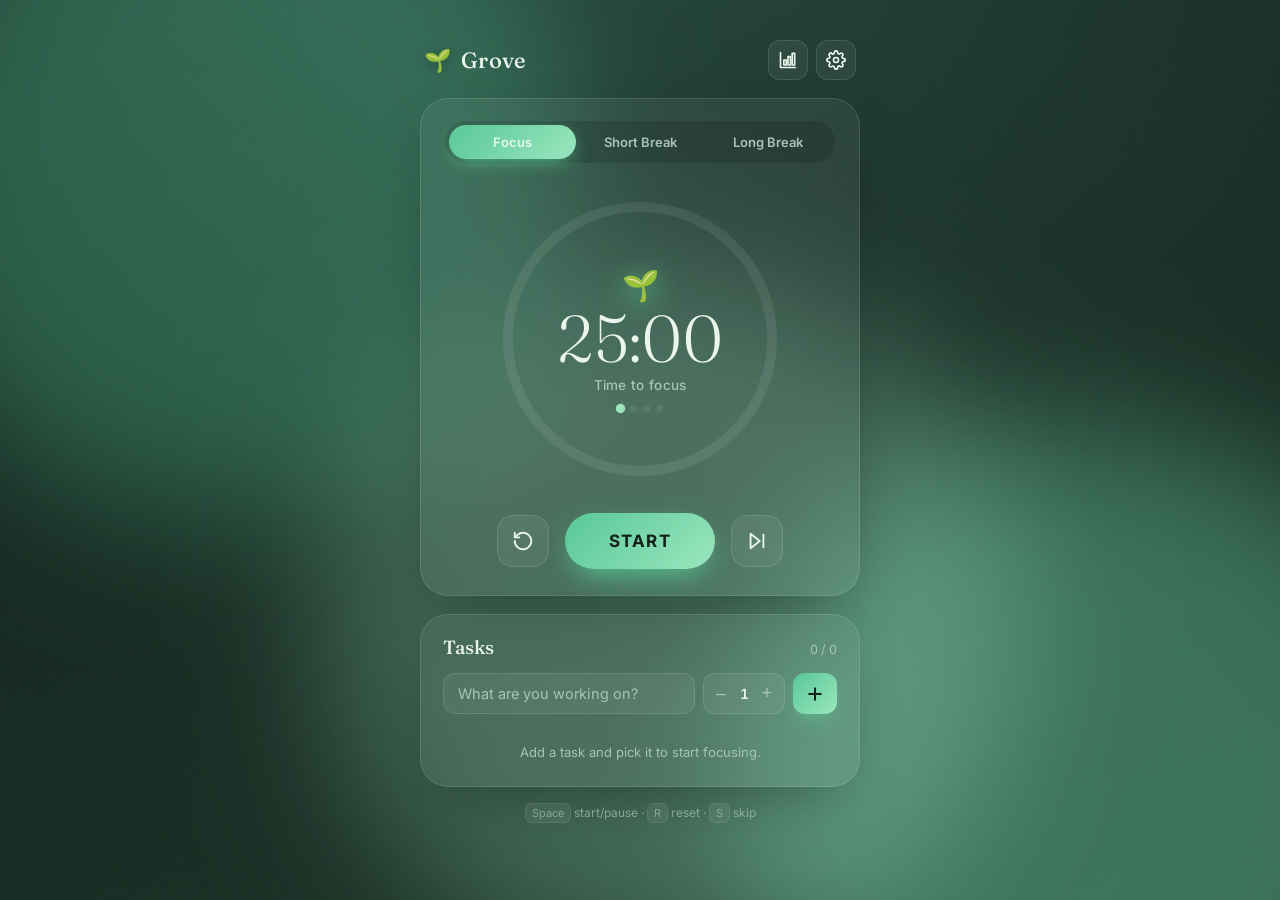
==== index.html @ 9ad77c92 "first upload" ====
<!DOCTYPE html>
<html lang="en" data-theme="forest" data-mode="focus">
<head>
  <meta charset="UTF-8" />
  <meta name="viewport" content="width=device-width, initial-scale=1.0, viewport-fit=cover" />
  <meta name="theme-color" content="#1e2a24" />
  <title>Grove — a focus timer</title>
  <link rel="preconnect" href="https://fonts.googleapis.com" />
  <link rel="preconnect" href="https://fonts.gstatic.com" crossorigin />
  <link href="https://fonts.googleapis.com/css2?family=Fraunces:opsz,wght@9..144,300;9..144,400;9..144,500&family=Inter:wght@300;400;500;600;700&display=swap" rel="stylesheet" />
  <link rel="stylesheet" href="style.css" />
  <link rel="icon" href="data:image/svg+xml,%3Csvg xmlns='http://www.w3.org/2000/svg' viewBox='0 0 100 100'%3E%3Ctext y='.9em' font-size='90'%3E%F0%9F%8C%B1%3C/text%3E%3C/svg%3E" />
</head>
<body>
  <!-- Animated aurora background -->
  <div class="aurora" aria-hidden="true">
    <span class="blob b1"></span>
    <span class="blob b2"></span>
    <span class="blob b3"></span>
    <div class="grain"></div>
  </div>

  <!-- Confetti canvas -->
  <canvas id="confetti" aria-hidden="true"></canvas>

  <main class="app">
    <!-- Top bar -->
    <header class="topbar">
      <div class="brand">
        <span class="brand-mark">🌱</span>
        <span class="brand-name">Grove</span>
      </div>
      <div class="topbar-actions">
        <button id="stats-btn" class="icon-btn" title="Statistics" aria-label="Statistics">
          <svg viewBox="0 0 24 24" width="20" height="20" fill="none" stroke="currentColor" stroke-width="2" stroke-linecap="round" stroke-linejoin="round"><path d="M3 3v18h18"/><rect x="7" y="12" width="3" height="6"/><rect x="12" y="8" width="3" height="10"/><rect x="17" y="4" width="3" height="14"/></svg>
        </button>
        <button id="settings-btn" class="icon-btn" title="Settings" aria-label="Settings">
          <svg viewBox="0 0 24 24" width="20" height="20" fill="none" stroke="currentColor" stroke-width="2" stroke-linecap="round" stroke-linejoin="round"><circle cx="12" cy="12" r="3"/><path d="M19.4 15a1.65 1.65 0 0 0 .33 1.82l.06.06a2 2 0 1 1-2.83 2.83l-.06-.06a1.65 1.65 0 0 0-1.82-.33 1.65 1.65 0 0 0-1 1.51V21a2 2 0 0 1-4 0v-.09A1.65 1.65 0 0 0 9 19.4a1.65 1.65 0 0 0-1.82.33l-.06.06a2 2 0 1 1-2.83-2.83l.06-.06a1.65 1.65 0 0 0 .33-1.82 1.65 1.65 0 0 0-1.51-1H3a2 2 0 0 1 0-4h.09A1.65 1.65 0 0 0 4.6 9a1.65 1.65 0 0 0-.33-1.82l-.06-.06a2 2 0 1 1 2.83-2.83l.06.06a1.65 1.65 0 0 0 1.82.33H9a1.65 1.65 0 0 0 1-1.51V3a2 2 0 0 1 4 0v.09a1.65 1.65 0 0 0 1 1.51 1.65 1.65 0 0 0 1.82-.33l.06-.06a2 2 0 1 1 2.83 2.83l-.06.06a1.65 1.65 0 0 0-.33 1.82V9a1.65 1.65 0 0 0 1.51 1H21a2 2 0 0 1 0 4h-.09a1.65 1.65 0 0 0-1.51 1z"/></svg>
        </button>
      </div>
    </header>

    <!-- Timer card -->
    <section class="timer-card">
      <div class="mode-switch" role="tablist" aria-label="Timer mode">
        <button class="mode-tab is-active" data-set-mode="focus" role="tab">Focus</button>
        <button class="mode-tab" data-set-mode="short" role="tab">Short Break</button>
        <button class="mode-tab" data-set-mode="long" role="tab">Long Break</button>
        <span class="mode-glider" aria-hidden="true"></span>
      </div>

      <div class="dial">
        <svg class="ring" viewBox="0 0 300 300">
          <defs>
            <linearGradient id="ringGrad" x1="0%" y1="0%" x2="100%" y2="100%">
              <stop offset="0%" stop-color="var(--accent)" />
              <stop offset="100%" stop-color="var(--accent-2)" />
            </linearGradient>
            <filter id="ringGlow" x="-50%" y="-50%" width="200%" height="200%">
              <feGaussianBlur stdDeviation="6" result="b" />
              <feMerge><feMergeNode in="b"/><feMergeNode in="SourceGraphic"/></feMerge>
            </filter>
          </defs>
          <circle class="ring-track" cx="150" cy="150" r="132" />
          <circle class="ring-progress" cx="150" cy="150" r="132" filter="url(#ringGlow)" />
        </svg>

        <div class="dial-center">
          <div class="sprout" id="sprout" aria-hidden="true">🌱</div>
          <div class="time" id="time">25:00</div>
          <div class="phase-label" id="phase-label">Time to focus</div>
          <div class="round-dots" id="round-dots" aria-label="Progress in current cycle"></div>
        </div>
      </div>

      <div class="controls">
        <button id="reset-btn" class="ctrl ctrl-ghost" title="Reset (R)" aria-label="Reset">
          <svg viewBox="0 0 24 24" width="22" height="22" fill="none" stroke="currentColor" stroke-width="2" stroke-linecap="round" stroke-linejoin="round"><path d="M3 12a9 9 0 1 0 3-6.7L3 8"/><path d="M3 3v5h5"/></svg>
        </button>
        <button id="start-btn" class="ctrl ctrl-primary">
          <span class="ctrl-label">Start</span>
        </button>
        <button id="skip-btn" class="ctrl ctrl-ghost" title="Skip (S)" aria-label="Skip to next">
          <svg viewBox="0 0 24 24" width="22" height="22" fill="none" stroke="currentColor" stroke-width="2" stroke-linecap="round" stroke-linejoin="round"><polygon points="5 4 15 12 5 20 5 4"/><line x1="19" y1="5" x2="19" y2="19"/></svg>
        </button>
      </div>
    </section>

    <!-- Task list -->
    <section class="tasks-card">
      <div class="tasks-head">
        <h2>Tasks</h2>
        <span class="tasks-meta" id="tasks-meta">0 / 0</span>
      </div>
      <form class="task-form" id="task-form" autocomplete="off">
        <input id="task-input" type="text" placeholder="What are you working on?" maxlength="120" />
        <div class="est-stepper" title="Estimated pomodoros">
          <button type="button" class="est-btn" data-est="-1">–</button>
          <span id="est-value">1</span>
          <button type="button" class="est-btn" data-est="1">+</button>
        </div>
        <button type="submit" class="add-btn" aria-label="Add task">
          <svg viewBox="0 0 24 24" width="20" height="20" fill="none" stroke="currentColor" stroke-width="2.4" stroke-linecap="round"><line x1="12" y1="5" x2="12" y2="19"/><line x1="5" y1="12" x2="19" y2="12"/></svg>
        </button>
      </form>
      <ul id="task-list" class="task-list"></ul>
      <p class="empty-hint" id="empty-hint">Add a task and pick it to start focusing.</p>
    </section>

    <footer class="footer-hint">
      <kbd>Space</kbd> start/pause · <kbd>R</kbd> reset · <kbd>S</kbd> skip
    </footer>
  </main>

  <!-- Settings modal -->
  <div class="modal-backdrop" id="settings-modal" hidden>
    <div class="modal" role="dialog" aria-modal="true" aria-labelledby="settings-title">
      <div class="modal-head">
        <h2 id="settings-title">Settings</h2>
        <button class="icon-btn modal-close" data-close aria-label="Close">
          <svg viewBox="0 0 24 24" width="20" height="20" fill="none" stroke="currentColor" stroke-width="2" stroke-linecap="round"><line x1="18" y1="6" x2="6" y2="18"/><line x1="6" y1="6" x2="18" y2="18"/></svg>
        </button>
      </div>

      <div class="modal-body">
        <h3 class="group-title">Timer · minutes</h3>
        <div class="duration-grid">
          <label class="dur">
            <span>Focus</span>
            <input type="number" id="dur-focus" min="1" max="180" step="1" />
          </label>
          <label class="dur">
            <span>Short break</span>
            <input type="number" id="dur-short" min="1" max="60" step="1" />
          </label>
          <label class="dur">
            <span>Long break</span>
            <input type="number" id="dur-long" min="1" max="90" step="1" />
          </label>
          <label class="dur">
            <span>Rounds / long break</span>
            <input type="number" id="rounds" min="2" max="12" step="1" />
          </label>
        </div>

        <h3 class="group-title">Automation</h3>
        <label class="toggle-row">
          <span>Auto-start breaks</span>
          <input type="checkbox" id="auto-break" class="switch" />
        </label>
        <label class="toggle-row">
          <span>Auto-start focus</span>
          <input type="checkbox" id="auto-focus" class="switch" />
        </label>

        <h3 class="group-title">Sound &amp; alerts</h3>
        <label class="toggle-row">
          <span>Completion chime</span>
          <input type="checkbox" id="sound-on" class="switch" />
        </label>
        <label class="toggle-row">
          <span>Ticking while focusing</span>
          <input type="checkbox" id="tick-on" class="switch" />
        </label>
        <label class="toggle-row">
          <span>Desktop notifications</span>
          <input type="checkbox" id="notify-on" class="switch" />
        </label>
        <label class="toggle-row slider-row">
          <span>Volume</span>
          <input type="range" id="volume" min="0" max="100" step="1" />
        </label>

        <h3 class="group-title">Theme</h3>
        <div class="theme-grid" id="theme-grid"></div>
      </div>

      <div class="modal-foot">
        <button class="ctrl ctrl-ghost text-btn" id="reset-defaults">Reset to defaults</button>
        <button class="ctrl ctrl-primary text-btn" data-close>Done</button>
      </div>
    </div>
  </div>

  <!-- Stats modal -->
  <div class="modal-backdrop" id="stats-modal" hidden>
    <div class="modal" role="dialog" aria-modal="true" aria-labelledby="stats-title">
      <div class="modal-head">
        <h2 id="stats-title">Your focus</h2>
        <button class="icon-btn modal-close" data-close aria-label="Close">
          <svg viewBox="0 0 24 24" width="20" height="20" fill="none" stroke="currentColor" stroke-width="2" stroke-linecap="round"><line x1="18" y1="6" x2="6" y2="18"/><line x1="6" y1="6" x2="18" y2="18"/></svg>
        </button>
      </div>
      <div class="modal-body">
        <div class="stat-grid">
          <div class="stat-tile">
            <div class="stat-num" id="stat-today">0</div>
            <div class="stat-lbl">Sessions today</div>
          </div>
          <div class="stat-tile">
            <div class="stat-num" id="stat-focus">0m</div>
            <div class="stat-lbl">Focused today</div>
          </div>
          <div class="stat-tile">
            <div class="stat-num" id="stat-streak">0</div>
            <div class="stat-lbl">Day streak</div>
          </div>
          <div class="stat-tile">
            <div class="stat-num" id="stat-total">0</div>
            <div class="stat-lbl">All-time sessions</div>
          </div>
        </div>
        <h3 class="group-title">Last 7 days</h3>
        <div class="week-chart" id="week-chart"></div>
        <div class="grove-row">
          <h3 class="group-title" style="margin:0">Your grove</h3>
          <div class="grove" id="grove" title="One sprout per focus session today"></div>
        </div>
      </div>
      <div class="modal-foot">
        <button class="ctrl ctrl-ghost text-btn" id="reset-stats">Clear statistics</button>
        <button class="ctrl ctrl-primary text-btn" data-close>Done</button>
      </div>
    </div>
  </div>

  <div class="toast" id="toast" role="status" aria-live="polite"></div>

  <script src="script.js"></script>
</body>
</html>
---- style.css ----
/* ============================================================
   Grove — a focus timer
   Design tokens, themes, layout, and animation
   ============================================================ */

:root {
  --font-display: 'Fraunces', Georgia, serif;
  --font-ui: 'Inter', system-ui, -apple-system, sans-serif;

  --radius-lg: 28px;
  --radius-md: 18px;
  --radius-sm: 12px;

  --ease-spring: cubic-bezier(0.34, 1.56, 0.64, 1);
  --ease-out: cubic-bezier(0.16, 1, 0.3, 1);

  --shadow-card: 0 24px 60px -20px rgba(0, 0, 0, 0.35);
  --shadow-soft: 0 8px 24px -10px rgba(0, 0, 0, 0.28);
}

/* ---------- Themes -----------------------------------------
   Each theme sets the full palette. --accent drives the ring,
   sprout glow, and primary action. */

[data-theme="forest"] {
  --bg-0: #10201a; --bg-1: #1a3226; --bg-2: #24463a;
  --blob-1: #2f7d5b; --blob-2: #4aa07a; --blob-3: #7bc4a0;
  --accent: #58c896; --accent-2: #9be6bf;
  --text: #eaf5ee; --text-dim: #a9c4b6;
  --surface: rgba(255, 255, 255, 0.06);
  --surface-2: rgba(255, 255, 255, 0.10);
  --stroke: rgba(255, 255, 255, 0.12);
  --track: rgba(255, 255, 255, 0.08);
}
[data-theme="sakura"] {
  --bg-0: #2a1a24; --bg-1: #3d2230; --bg-2: #522b3f;
  --blob-1: #e06a94; --blob-2: #f4a6c0; --blob-3: #ffd0dd;
  --accent: #ff8fb0; --accent-2: #ffc2d4;
  --text: #fbeef2; --text-dim: #d8b3c1;
  --surface: rgba(255, 255, 255, 0.07);
  --surface-2: rgba(255, 255, 255, 0.12);
  --stroke: rgba(255, 255, 255, 0.14);
  --track: rgba(255, 255, 255, 0.09);
}
[data-theme="midnight"] {
  --bg-0: #0b1020; --bg-1: #141c33; --bg-2: #1e2a4a;
  --blob-1: #4f6bff; --blob-2: #7d8bff; --blob-3: #a99bff;
  --accent: #7b8cff; --accent-2: #c0b3ff;
  --text: #eef1ff; --text-dim: #a9b1d6;
  --surface: rgba(255, 255, 255, 0.06);
  --surface-2: rgba(255, 255, 255, 0.10);
  --stroke: rgba(255, 255, 255, 0.12);
  --track: rgba(255, 255, 255, 0.08);
}
[data-theme="sunset"] {
  --bg-0: #2a1512; --bg-1: #3f1f18; --bg-2: #572a1c;
  --blob-1: #ff7a4d; --blob-2: #ffb057; --blob-3: #ffd98a;
  --accent: #ff9a5a; --accent-2: #ffd08a;
  --text: #fff1e8; --text-dim: #dab6a2;
  --surface: rgba(255, 255, 255, 0.07);
  --surface-2: rgba(255, 255, 255, 0.12);
  --stroke: rgba(255, 255, 255, 0.14);
  --track: rgba(255, 255, 255, 0.09);
}
[data-theme="ocean"] {
  --bg-0: #06171f; --bg-1: #0c2a35; --bg-2: #123f4d;
  --blob-1: #1fb0c9; --blob-2: #4fd6de; --blob-3: #9af0e6;
  --accent: #38d0d6; --accent-2: #9af0e6;
  --text: #e6f8fa; --text-dim: #9dc4cc;
  --surface: rgba(255, 255, 255, 0.06);
  --surface-2: rgba(255, 255, 255, 0.11);
  --stroke: rgba(255, 255, 255, 0.13);
  --track: rgba(255, 255, 255, 0.08);
}
[data-theme="lavender"] {
  --bg-0: #f4f1fb; --bg-1: #eae4f7; --bg-2: #ded3f0;
  --blob-1: #b8a4f0; --blob-2: #d3c3f7; --blob-3: #efe6ff;
  --accent: #8b6be6; --accent-2: #b79bff;
  --text: #2e2545; --text-dim: #6f6390;
  --surface: rgba(255, 255, 255, 0.55);
  --surface-2: rgba(255, 255, 255, 0.75);
  --stroke: rgba(90, 70, 140, 0.14);
  --track: rgba(90, 70, 140, 0.12);
  --shadow-card: 0 24px 60px -22px rgba(90, 70, 140, 0.4);
  --shadow-soft: 0 8px 24px -10px rgba(90, 70, 140, 0.28);
}

/* Break modes gently shift the accent so the whole UI breathes with the phase */
[data-mode="short"] { --accent: var(--brk-accent, var(--accent)); }

* { box-sizing: border-box; }

html, body { height: 100%; }

body {
  margin: 0;
  font-family: var(--font-ui);
  color: var(--text);
  background: var(--bg-0);
  min-height: 100dvh;
  display: flex;
  justify-content: center;
  padding: clamp(16px, 4vw, 40px);
  overflow-x: hidden;
  transition: background 0.8s var(--ease-out), color 0.6s var(--ease-out);
  -webkit-font-smoothing: antialiased;
}

/* ---------- Aurora background ------------------------------ */
.aurora {
  position: fixed;
  inset: 0;
  z-index: -1;
  overflow: hidden;
  background:
    radial-gradient(120% 120% at 50% -10%, var(--bg-2), transparent 60%),
    linear-gradient(160deg, var(--bg-0), var(--bg-1));
  transition: background 0.8s var(--ease-out);
}
.blob {
  position: absolute;
  width: 55vmax;
  height: 55vmax;
  border-radius: 50%;
  filter: blur(70px);
  opacity: 0.5;
  mix-blend-mode: screen;
  will-change: transform;
}
[data-theme="lavender"] .blob { mix-blend-mode: multiply; opacity: 0.35; }
.b1 { background: var(--blob-1); top: -20%; left: -10%; animation: drift1 22s var(--ease-out) infinite alternate; }
.b2 { background: var(--blob-2); bottom: -25%; right: -12%; animation: drift2 26s var(--ease-out) infinite alternate; }
.b3 { background: var(--blob-3); top: 30%; right: 20%; animation: drift3 30s var(--ease-out) infinite alternate; opacity: 0.35; }

@keyframes drift1 { to { transform: translate(12vw, 10vh) scale(1.15); } }
@keyframes drift2 { to { transform: translate(-10vw, -8vh) scale(1.1); } }
@keyframes drift3 { to { transform: translate(-14vw, 12vh) scale(0.9); } }

.grain {
  position: absolute; inset: 0; opacity: 0.04; pointer-events: none;
  background-image: url("data:image/svg+xml,%3Csvg xmlns='http://www.w3.org/2000/svg' width='120' height='120'%3E%3Cfilter id='n'%3E%3CfeTurbulence type='fractalNoise' baseFrequency='0.9' numOctaves='3'/%3E%3C/filter%3E%3Crect width='100%25' height='100%25' filter='url(%23n)'/%3E%3C/svg%3E");
}

#confetti { position: fixed; inset: 0; pointer-events: none; z-index: 50; }

/* ---------- Layout ----------------------------------------- */
.app {
  width: 100%;
  max-width: 440px;
  display: flex;
  flex-direction: column;
  gap: 18px;
  animation: rise 0.7s var(--ease-out) both;
}
@keyframes rise { from { opacity: 0; transform: translateY(14px); } }

.topbar { display: flex; align-items: center; justify-content: space-between; padding: 0 4px; }
.brand { display: flex; align-items: center; gap: 10px; }
.brand-mark { font-size: 22px; filter: drop-shadow(0 2px 6px rgba(0,0,0,0.25)); }
.brand-name { font-family: var(--font-display); font-size: 22px; font-weight: 500; letter-spacing: 0.3px; }
.topbar-actions { display: flex; gap: 8px; }

.icon-btn {
  display: grid; place-items: center;
  width: 40px; height: 40px;
  border: 1px solid var(--stroke);
  border-radius: 12px;
  background: var(--surface);
  color: var(--text);
  cursor: pointer;
  transition: background 0.25s, transform 0.25s var(--ease-spring), border-color 0.25s;
  -webkit-backdrop-filter: blur(10px); backdrop-filter: blur(10px);
}
.icon-btn:hover { background: var(--surface-2); transform: translateY(-2px); }
.icon-btn:active { transform: translateY(0) scale(0.96); }

/* ---------- Cards ------------------------------------------ */
.timer-card, .tasks-card {
  background: var(--surface);
  border: 1px solid var(--stroke);
  border-radius: var(--radius-lg);
  -webkit-backdrop-filter: blur(24px); backdrop-filter: blur(24px);
  box-shadow: var(--shadow-card);
}
.timer-card { padding: 22px 24px 26px; }

/* ---------- Mode switch ------------------------------------ */
.mode-switch {
  position: relative;
  display: grid;
  grid-template-columns: repeat(3, 1fr);
  gap: 2px;
  padding: 4px;
  background: rgba(0,0,0,0.14);
  border-radius: 999px;
  margin-bottom: 26px;
}
[data-theme="lavender"] .mode-switch { background: rgba(90,70,140,0.08); }
.mode-tab {
  position: relative; z-index: 2;
  border: none; background: transparent;
  color: var(--text-dim);
  font-family: var(--font-ui); font-size: 13px; font-weight: 600;
  padding: 9px 6px; border-radius: 999px; cursor: pointer;
  transition: color 0.3s;
}
.mode-tab.is-active { color: var(--text); }
.mode-glider {
  position: absolute; z-index: 1; top: 4px; left: 4px;
  height: calc(100% - 8px); width: calc((100% - 8px) / 3);
  border-radius: 999px;
  background: linear-gradient(135deg, var(--accent), var(--accent-2));
  box-shadow: 0 6px 18px -6px var(--accent);
  transition: transform 0.45s var(--ease-spring), background 0.5s;
}

/* ---------- Dial / ring ------------------------------------ */
.dial {
  position: relative;
  width: min(300px, 78vw);
  aspect-ratio: 1;
  margin: 0 auto 8px;
}
.ring { width: 100%; height: 100%; transform: rotate(-90deg); }
.ring-track { fill: none; stroke: var(--track); stroke-width: 10; }
.ring-progress {
  fill: none;
  stroke: url(#ringGrad);
  stroke-width: 12;
  stroke-linecap: round;
  stroke-dasharray: 829.38;   /* 2πr, r=132 */
  stroke-dashoffset: 829.38;
  transition: stroke-dashoffset 0.95s linear, stroke 0.6s;
}

.dial-center {
  position: absolute; inset: 0;
  display: flex; flex-direction: column;
  align-items: center; justify-content: center;
  gap: 4px;
}
.sprout {
  font-size: 30px; line-height: 1;
  transform-origin: bottom center;
  filter: drop-shadow(0 6px 14px var(--accent));
  transition: transform 1s var(--ease-out);
}
.time {
  font-family: var(--font-display);
  font-weight: 300;
  font-size: clamp(48px, 15vw, 66px);
  letter-spacing: 1px;
  font-variant-numeric: tabular-nums;
  line-height: 1.05;
}
.phase-label { color: var(--text-dim); font-size: 13.5px; font-weight: 500; letter-spacing: 0.3px; }
.round-dots { display: flex; gap: 6px; margin-top: 8px; }
.round-dots span {
  width: 7px; height: 7px; border-radius: 50%;
  background: var(--track);
  transition: background 0.4s, transform 0.4s var(--ease-spring);
}
.round-dots span.done { background: var(--accent); }
.round-dots span.current { background: var(--accent-2); transform: scale(1.35); }

/* running state: gentle breathing on the ring + sprout */
body.running .ring-progress { animation: pulse 3.4s ease-in-out infinite; }
body.running .sprout { animation: sway 4s ease-in-out infinite; }
@keyframes pulse { 50% { filter: url(#ringGlow) drop-shadow(0 0 10px var(--accent)); } }
@keyframes sway { 25% { transform: rotate(3deg); } 75% { transform: rotate(-3deg); } }

/* ---------- Controls --------------------------------------- */
.controls { display: flex; align-items: center; justify-content: center; gap: 16px; margin-top: 20px; }
.ctrl {
  font-family: var(--font-ui); cursor: pointer;
  border: 1px solid var(--stroke);
  color: var(--text);
  background: var(--surface);
  transition: transform 0.25s var(--ease-spring), background 0.25s, box-shadow 0.3s, filter 0.25s;
}
.ctrl-ghost { width: 52px; height: 52px; border-radius: 16px; display: grid; place-items: center; }
.ctrl-ghost:hover { background: var(--surface-2); transform: translateY(-2px); }
.ctrl-primary {
  min-width: 150px; height: 56px; border-radius: 999px; border: none;
  font-size: 17px; font-weight: 700; letter-spacing: 1.5px; text-transform: uppercase;
  color: #10201a;
  background: linear-gradient(135deg, var(--accent), var(--accent-2));
  box-shadow: 0 12px 30px -8px var(--accent);
}
[data-theme="midnight"] .ctrl-primary, [data-theme="lavender"] .ctrl-primary { color: #fff; }
.ctrl-primary:hover { transform: translateY(-2px); box-shadow: 0 16px 38px -8px var(--accent); filter: brightness(1.05); }
.ctrl:active { transform: scale(0.95); }

/* ---------- Tasks ------------------------------------------ */
.tasks-card { padding: 20px 22px 22px; }
.tasks-head { display: flex; align-items: baseline; justify-content: space-between; margin-bottom: 14px; }
.tasks-head h2 { font-family: var(--font-display); font-weight: 500; font-size: 19px; margin: 0; }
.tasks-meta { font-size: 12.5px; color: var(--text-dim); font-variant-numeric: tabular-nums; }

.task-form { display: flex; gap: 8px; align-items: stretch; }
#task-input {
  flex: 1; min-width: 0;
  border: 1px solid var(--stroke); border-radius: 12px;
  background: var(--surface); color: var(--text);
  font-family: var(--font-ui); font-size: 14.5px; padding: 11px 14px; outline: none;
  transition: border-color 0.25s, background 0.25s;
}
#task-input::placeholder { color: var(--text-dim); }
#task-input:focus { border-color: var(--accent); background: var(--surface-2); }

.est-stepper {
  display: flex; align-items: center; gap: 2px;
  background: var(--surface); border: 1px solid var(--stroke); border-radius: 12px; padding: 0 4px;
}
.est-btn {
  width: 26px; height: 30px; border: none; background: transparent; color: var(--text-dim);
  font-size: 18px; cursor: pointer; border-radius: 8px; transition: color 0.2s, background 0.2s;
}
.est-btn:hover { color: var(--text); background: var(--surface-2); }
#est-value { min-width: 16px; text-align: center; font-size: 14px; font-weight: 600; font-variant-numeric: tabular-nums; }

.add-btn {
  display: grid; place-items: center; width: 44px; border: none; border-radius: 12px; cursor: pointer;
  color: #10201a; background: linear-gradient(135deg, var(--accent), var(--accent-2));
  box-shadow: 0 8px 20px -8px var(--accent);
  transition: transform 0.25s var(--ease-spring), filter 0.2s;
}
[data-theme="midnight"] .add-btn, [data-theme="lavender"] .add-btn { color: #fff; }
.add-btn:hover { transform: translateY(-2px); filter: brightness(1.05); }
.add-btn:active { transform: scale(0.94); }

.task-list { list-style: none; margin: 14px 0 0; padding: 0; display: flex; flex-direction: column; gap: 8px; }
.task-item {
  display: flex; align-items: center; gap: 12px;
  padding: 12px 14px; border-radius: 14px;
  background: var(--surface); border: 1px solid transparent;
  cursor: pointer;
  transition: background 0.25s, border-color 0.25s, transform 0.25s var(--ease-out), opacity 0.4s;
  animation: itemIn 0.4s var(--ease-out) both;
}
@keyframes itemIn { from { opacity: 0; transform: translateY(-6px); } }
.task-item:hover { background: var(--surface-2); }
.task-item.active { border-color: var(--accent); background: var(--surface-2); box-shadow: 0 0 0 3px color-mix(in srgb, var(--accent) 22%, transparent); }
.task-item.done { opacity: 0.5; }
.task-item.done .task-text { text-decoration: line-through; }

.task-check {
  flex: none; width: 22px; height: 22px; border-radius: 50%;
  border: 2px solid var(--text-dim); background: transparent; cursor: pointer;
  display: grid; place-items: center; transition: all 0.25s var(--ease-spring);
}
.task-check:hover { border-color: var(--accent); }
.task-check.checked { background: var(--accent); border-color: var(--accent); }
.task-check svg { width: 12px; height: 12px; opacity: 0; transform: scale(0.5); transition: all 0.25s var(--ease-spring); color: #10201a; }
.task-check.checked svg { opacity: 1; transform: scale(1); }

.task-text { flex: 1; min-width: 0; font-size: 14.5px; overflow: hidden; text-overflow: ellipsis; white-space: nowrap; }
.task-pomos { font-size: 12px; color: var(--text-dim); font-variant-numeric: tabular-nums; letter-spacing: 0.5px; white-space: nowrap; }
.task-del {
  flex: none; width: 26px; height: 26px; border: none; border-radius: 8px; cursor: pointer;
  background: transparent; color: var(--text-dim); display: grid; place-items: center;
  opacity: 0; transition: opacity 0.2s, color 0.2s, background 0.2s;
}
.task-item:hover .task-del { opacity: 1; }
.task-del:hover { color: #ff6b6b; background: var(--surface-2); }

.empty-hint { text-align: center; color: var(--text-dim); font-size: 13px; margin: 16px 0 4px; }
.footer-hint { text-align: center; color: var(--text-dim); font-size: 12px; opacity: 0.7; }
kbd {
  font-family: var(--font-ui); font-size: 11px; padding: 2px 6px; border-radius: 6px;
  background: var(--surface-2); border: 1px solid var(--stroke);
}

/* ---------- Modals ----------------------------------------- */
.modal-backdrop {
  position: fixed; inset: 0; z-index: 100;
  display: grid; place-items: center; padding: 20px;
  background: rgba(0,0,0,0.45);
  -webkit-backdrop-filter: blur(6px); backdrop-filter: blur(6px);
  animation: fade 0.3s ease both;
}
.modal-backdrop[hidden] { display: none; }
@keyframes fade { from { opacity: 0; } }
.modal {
  width: 100%; max-width: 440px; max-height: 88dvh; overflow: hidden;
  display: flex; flex-direction: column;
  background: var(--bg-1);
  border: 1px solid var(--stroke);
  border-radius: var(--radius-lg);
  box-shadow: var(--shadow-card);
  animation: popIn 0.4s var(--ease-spring) both;
}
@keyframes popIn { from { opacity: 0; transform: translateY(20px) scale(0.96); } }
.modal-head { display: flex; align-items: center; justify-content: space-between; padding: 20px 22px 6px; }
.modal-head h2 { font-family: var(--font-display); font-weight: 500; font-size: 22px; margin: 0; }
.modal-body { padding: 8px 22px; overflow-y: auto; }
.modal-foot { display: flex; gap: 10px; justify-content: space-between; padding: 14px 22px 20px; border-top: 1px solid var(--stroke); }
.text-btn { min-width: auto; height: 44px; padding: 0 20px; font-size: 13px; }
.text-btn.ctrl-ghost { width: auto; border-radius: 12px; text-transform: none; letter-spacing: 0.3px; font-weight: 600; }
.text-btn.ctrl-primary { border-radius: 12px; }

.group-title { font-size: 12px; text-transform: uppercase; letter-spacing: 1.2px; color: var(--text-dim); margin: 22px 0 12px; font-weight: 600; }
.duration-grid { display: grid; grid-template-columns: 1fr 1fr; gap: 12px; }
.dur { display: flex; flex-direction: column; gap: 6px; font-size: 13px; color: var(--text-dim); }
.dur input {
  border: 1px solid var(--stroke); border-radius: 12px; background: var(--surface); color: var(--text);
  font-family: var(--font-ui); font-size: 16px; font-weight: 600; padding: 11px 14px; outline: none;
  transition: border-color 0.2s;
}
.dur input:focus { border-color: var(--accent); }

.toggle-row { display: flex; align-items: center; justify-content: space-between; padding: 11px 0; font-size: 14.5px; border-bottom: 1px solid var(--stroke); }
.toggle-row:last-child { border-bottom: none; }
.slider-row input[type=range] { width: 150px; accent-color: var(--accent); }

.switch { appearance: none; -webkit-appearance: none; position: relative; width: 46px; height: 26px; border-radius: 999px; background: var(--track); cursor: pointer; transition: background 0.3s; flex: none; }
.switch::after { content: ''; position: absolute; top: 3px; left: 3px; width: 20px; height: 20px; border-radius: 50%; background: #fff; box-shadow: 0 2px 6px rgba(0,0,0,0.3); transition: transform 0.3s var(--ease-spring); }
.switch:checked { background: linear-gradient(135deg, var(--accent), var(--accent-2)); }
.switch:checked::after { transform: translateX(20px); }

.theme-grid { display: grid; grid-template-columns: repeat(3, 1fr); gap: 10px; }
.theme-swatch {
  height: 60px; border-radius: 14px; cursor: pointer; border: 2px solid transparent; position: relative; overflow: hidden;
  transition: transform 0.25s var(--ease-spring), border-color 0.25s;
}
.theme-swatch:hover { transform: translateY(-3px); }
.theme-swatch.selected { border-color: var(--text); }
.theme-swatch span { position: absolute; bottom: 6px; left: 8px; font-size: 11px; font-weight: 600; color: #fff; text-shadow: 0 1px 3px rgba(0,0,0,0.5); }

/* ---------- Stats ------------------------------------------ */
.stat-grid { display: grid; grid-template-columns: 1fr 1fr; gap: 12px; margin-top: 6px; }
.stat-tile { background: var(--surface); border: 1px solid var(--stroke); border-radius: 16px; padding: 16px; text-align: center; }
.stat-num { font-family: var(--font-display); font-size: 30px; font-weight: 400; line-height: 1; }
.stat-lbl { font-size: 12px; color: var(--text-dim); margin-top: 6px; }

.week-chart { display: flex; align-items: flex-end; justify-content: space-between; gap: 8px; height: 120px; padding: 8px 4px 0; }
.week-col { flex: 1; display: flex; flex-direction: column; align-items: center; gap: 6px; height: 100%; justify-content: flex-end; }
.week-bar { width: 100%; max-width: 26px; border-radius: 8px 8px 4px 4px; background: linear-gradient(to top, var(--accent), var(--accent-2)); min-height: 4px; transition: height 0.6s var(--ease-out); }
.week-bar.empty { background: var(--track); }
.week-day { font-size: 11px; color: var(--text-dim); }

.grove-row { margin-top: 8px; }
.grove { display: flex; flex-wrap: wrap; gap: 4px; margin-top: 10px; min-height: 30px; }
.grove span { font-size: 20px; animation: sprout 0.5s var(--ease-spring) both; }
@keyframes sprout { from { opacity: 0; transform: scale(0) translateY(6px); } }

/* ---------- Toast ------------------------------------------ */
.toast {
  position: fixed; left: 50%; bottom: 28px; transform: translate(-50%, 30px);
  background: var(--bg-2); color: var(--text);
  border: 1px solid var(--stroke); border-radius: 999px;
  padding: 12px 22px; font-size: 14px; font-weight: 500;
  box-shadow: var(--shadow-soft); z-index: 200;
  opacity: 0; pointer-events: none;
  transition: opacity 0.35s, transform 0.45s var(--ease-spring);
}
.toast.show { opacity: 1; transform: translate(-50%, 0); }

/* ---------- Responsive ------------------------------------- */
@media (max-width: 480px) {
  .timer-card { padding: 18px 16px 22px; }
  .tasks-card { padding: 16px; }
  .footer-hint { display: none; }
}

@media (prefers-reduced-motion: reduce) {
  *, *::before, *::after { animation-duration: 0.001ms !important; animation-iteration-count: 1 !important; transition-duration: 0.15s !important; }
  .blob { animation: none; }
}
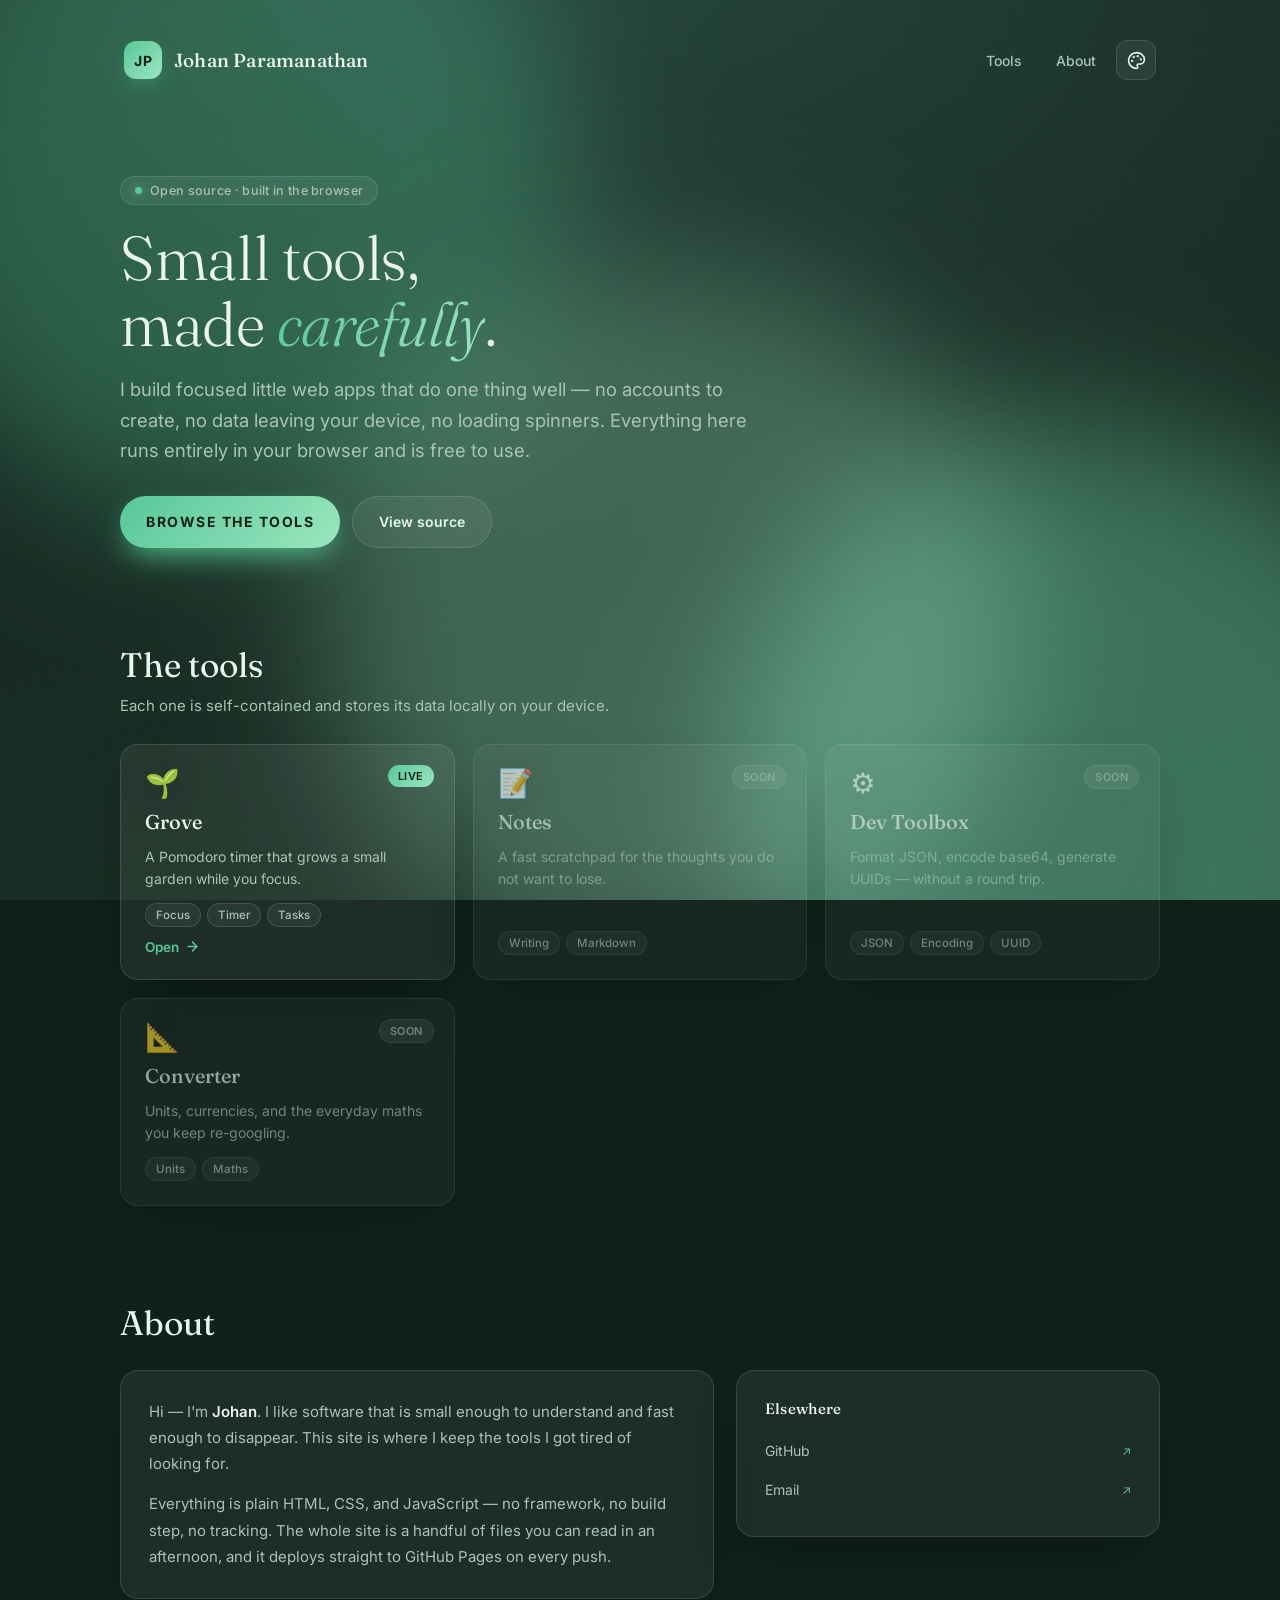
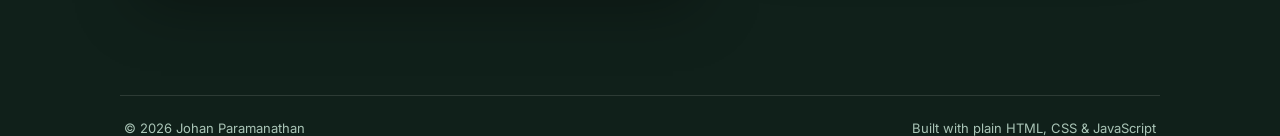
==== commit b1450051: "Restructure into a portfolio site with Grove as its first tool The repo had drifted: it was still na" ====
--- a/index.html
+++ b/index.html
@@ -1,18 +1,34 @@
 <!DOCTYPE html>
-<html lang="en" data-theme="forest" data-mode="focus">
+<html lang="en" data-theme="forest">
 <head>
   <meta charset="UTF-8" />
   <meta name="viewport" content="width=device-width, initial-scale=1.0, viewport-fit=cover" />
-  <meta name="theme-color" content="#1e2a24" />
-  <title>Grove — a focus timer</title>
+  <meta name="theme-color" content="#2f7d5b" />
+  <meta name="description" content="A small collection of fast, focused web tools — built and maintained by Johan Paramanathan." />
+  <title>Johan Paramanathan — small, useful tools</title>
+
+  <!-- Apply the saved theme before first paint to avoid a colour flash.
+       Keep the storage key in sync with assets/js/theme.js. -->
+  <script>
+    (function () {
+      try {
+        var t = localStorage.getItem('site.theme');
+        if (t) document.documentElement.setAttribute('data-theme', t);
+      } catch (e) { /* storage unavailable — the default theme stands */ }
+    })();
+  </script>
+
   <link rel="preconnect" href="https://fonts.googleapis.com" />
   <link rel="preconnect" href="https://fonts.gstatic.com" crossorigin />
   <link href="https://fonts.googleapis.com/css2?family=Fraunces:opsz,wght@9..144,300;9..144,400;9..144,500&family=Inter:wght@300;400;500;600;700&display=swap" rel="stylesheet" />
-  <link rel="stylesheet" href="style.css" />
-  <link rel="icon" href="data:image/svg+xml,%3Csvg xmlns='http://www.w3.org/2000/svg' viewBox='0 0 100 100'%3E%3Ctext y='.9em' font-size='90'%3E%F0%9F%8C%B1%3C/text%3E%3C/svg%3E" />
+  <link rel="stylesheet" href="assets/css/tokens.css" />
+  <link rel="stylesheet" href="assets/css/base.css" />
+  <link rel="stylesheet" href="assets/css/home.css" />
+  <link rel="icon" href="data:image/svg+xml,%3Csvg xmlns='http://www.w3.org/2000/svg' viewBox='0 0 100 100'%3E%3Crect width='100' height='100' rx='24' fill='%232f7d5b'/%3E%3Ctext x='50' y='68' font-size='52' font-family='Georgia,serif' fill='%23eaf5ee' text-anchor='middle'%3EJP%3C/text%3E%3C/svg%3E" />
 </head>
 <body>
-  <!-- Animated aurora background -->
+  <a class="skip-link" href="#tools">Skip to tools</a>
+
   <div class="aurora" aria-hidden="true">
     <span class="blob b1"></span>
     <span class="blob b2"></span>
@@ -20,212 +36,112 @@
     <div class="grain"></div>
   </div>
 
-  <!-- Confetti canvas -->
-  <canvas id="confetti" aria-hidden="true"></canvas>
-
-  <main class="app">
-    <!-- Top bar -->
-    <header class="topbar">
-      <div class="brand">
-        <span class="brand-mark">🌱</span>
-        <span class="brand-name">Grove</span>
-      </div>
-      <div class="topbar-actions">
-        <button id="stats-btn" class="icon-btn" title="Statistics" aria-label="Statistics">
-          <svg viewBox="0 0 24 24" width="20" height="20" fill="none" stroke="currentColor" stroke-width="2" stroke-linecap="round" stroke-linejoin="round"><path d="M3 3v18h18"/><rect x="7" y="12" width="3" height="6"/><rect x="12" y="8" width="3" height="10"/><rect x="17" y="4" width="3" height="14"/></svg>
+  <div class="home">
+    <header class="site-header">
+      <a class="brand" href="./" aria-label="Home">
+        <span class="brand-mark" aria-hidden="true">JP</span>
+        <span class="brand-name">Johan Paramanathan</span>
+      </a>
+      <nav class="site-nav" aria-label="Primary">
+        <a class="nav-link" href="#tools">Tools</a>
+        <a class="nav-link" href="#about">About</a>
+        <button id="theme-btn" class="icon-btn" title="Change theme" aria-label="Change theme">
+          <svg viewBox="0 0 24 24" width="19" height="19" fill="none" stroke="currentColor" stroke-width="2" stroke-linecap="round" stroke-linejoin="round"><circle cx="13.5" cy="6.5" r=".5" fill="currentColor"/><circle cx="17.5" cy="10.5" r=".5" fill="currentColor"/><circle cx="8.5" cy="7.5" r=".5" fill="currentColor"/><circle cx="6.5" cy="12.5" r=".5" fill="currentColor"/><path d="M12 2C6.5 2 2 6.5 2 12s4.5 10 10 10c.926 0 1.648-.746 1.648-1.688 0-.437-.18-.835-.437-1.125-.29-.289-.438-.652-.438-1.125a1.64 1.64 0 0 1 1.668-1.668h1.996c3.051 0 5.555-2.503 5.555-5.554C21.965 6.012 17.461 2 12 2z"/></svg>
         </button>
-        <button id="settings-btn" class="icon-btn" title="Settings" aria-label="Settings">
-          <svg viewBox="0 0 24 24" width="20" height="20" fill="none" stroke="currentColor" stroke-width="2" stroke-linecap="round" stroke-linejoin="round"><circle cx="12" cy="12" r="3"/><path d="M19.4 15a1.65 1.65 0 0 0 .33 1.82l.06.06a2 2 0 1 1-2.83 2.83l-.06-.06a1.65 1.65 0 0 0-1.82-.33 1.65 1.65 0 0 0-1 1.51V21a2 2 0 0 1-4 0v-.09A1.65 1.65 0 0 0 9 19.4a1.65 1.65 0 0 0-1.82.33l-.06.06a2 2 0 1 1-2.83-2.83l.06-.06a1.65 1.65 0 0 0 .33-1.82 1.65 1.65 0 0 0-1.51-1H3a2 2 0 0 1 0-4h.09A1.65 1.65 0 0 0 4.6 9a1.65 1.65 0 0 0-.33-1.82l-.06-.06a2 2 0 1 1 2.83-2.83l.06.06a1.65 1.65 0 0 0 1.82.33H9a1.65 1.65 0 0 0 1-1.51V3a2 2 0 0 1 4 0v.09a1.65 1.65 0 0 0 1 1.51 1.65 1.65 0 0 0 1.82-.33l.06-.06a2 2 0 1 1 2.83 2.83l-.06.06a1.65 1.65 0 0 0-.33 1.82V9a1.65 1.65 0 0 0 1.51 1H21a2 2 0 0 1 0 4h-.09a1.65 1.65 0 0 0-1.51 1z"/></svg>
-        </button>
-      </div>
+      </nav>
     </header>
 
-    <!-- Timer card -->
-    <section class="timer-card">
-      <div class="mode-switch" role="tablist" aria-label="Timer mode">
-        <button class="mode-tab is-active" data-set-mode="focus" role="tab">Focus</button>
-        <button class="mode-tab" data-set-mode="short" role="tab">Short Break</button>
-        <button class="mode-tab" data-set-mode="long" role="tab">Long Break</button>
-        <span class="mode-glider" aria-hidden="true"></span>
-      </div>
+    <main>
+      <!-- ---------- Hero ---------- -->
+      <!-- TODO: make this yours — the copy below is a starting point. -->
+      <section class="hero">
+        <p class="hero-eyebrow">Open source · built in the browser</p>
+        <h1>Small tools,<br />made <em>carefully</em>.</h1>
+        <p class="hero-lede">
+          I build focused little web apps that do one thing well — no accounts to create,
+          no data leaving your device, no loading spinners. Everything here runs entirely
+          in your browser and is free to use.
+        </p>
+        <div class="hero-actions">
+          <a class="ctrl ctrl-primary btn-link" href="#tools">Browse the tools</a>
+          <a class="ctrl ctrl-ghost btn-link" href="https://github.com/johanparamanathan19/Productivity-Portfolio" target="_blank" rel="noopener noreferrer">View source</a>
+        </div>
+      </section>
 
-      <div class="dial">
-        <svg class="ring" viewBox="0 0 300 300">
-          <defs>
-            <linearGradient id="ringGrad" x1="0%" y1="0%" x2="100%" y2="100%">
-              <stop offset="0%" stop-color="var(--accent)" />
-              <stop offset="100%" stop-color="var(--accent-2)" />
-            </linearGradient>
-            <filter id="ringGlow" x="-50%" y="-50%" width="200%" height="200%">
-              <feGaussianBlur stdDeviation="6" result="b" />
-              <feMerge><feMergeNode in="b"/><feMergeNode in="SourceGraphic"/></feMerge>
-            </filter>
-          </defs>
-          <circle class="ring-track" cx="150" cy="150" r="132" />
-          <circle class="ring-progress" cx="150" cy="150" r="132" filter="url(#ringGlow)" />
-        </svg>
+      <!-- ---------- Tools ---------- -->
+      <section id="tools">
+        <div class="section-head">
+          <h2>The tools</h2>
+          <p>Each one is self-contained and stores its data locally on your device.</p>
+        </div>
+        <div class="tool-grid" id="tool-grid">
+          <noscript>
+            <p class="tool-tagline">
+              This site needs JavaScript to list the tools.
+              <a href="tools/pomodoro/">Open Grove, the focus timer →</a>
+            </p>
+          </noscript>
+        </div>
+      </section>
 
-        <div class="dial-center">
-          <div class="sprout" id="sprout" aria-hidden="true">🌱</div>
-          <div class="time" id="time">25:00</div>
-          <div class="phase-label" id="phase-label">Time to focus</div>
-          <div class="round-dots" id="round-dots" aria-label="Progress in current cycle"></div>
+      <!-- ---------- About ---------- -->
+      <section id="about">
+        <div class="section-head">
+          <h2>About</h2>
         </div>
-      </div>
+        <div class="about">
+          <!-- TODO: replace with your own bio. -->
+          <div class="about-body card">
+            <p>
+              Hi — I'm <strong>Johan</strong>. I like software that is small enough to
+              understand and fast enough to disappear. This site is where I keep the
+              tools I got tired of looking for.
+            </p>
+            <p>
+              Everything is plain HTML, CSS, and JavaScript — no framework, no build
+              step, no tracking. The whole site is a handful of files you can read in
+              an afternoon, and it deploys straight to GitHub Pages on every push.
+            </p>
+          </div>
+          <div class="about-side card">
+            <h3>Elsewhere</h3>
+            <ul class="link-list">
+              <!-- TODO: point these at your own profiles. -->
+              <li><a href="https://github.com/johanparamanathan19" target="_blank" rel="noopener noreferrer">GitHub <span>↗</span></a></li>
+              <li><a href="mailto:johan.paramanathan@gmail.com">Email <span>↗</span></a></li>
+            </ul>
+          </div>
+        </div>
+      </section>
+    </main>
 
-      <div class="controls">
-        <button id="reset-btn" class="ctrl ctrl-ghost" title="Reset (R)" aria-label="Reset">
-          <svg viewBox="0 0 24 24" width="22" height="22" fill="none" stroke="currentColor" stroke-width="2" stroke-linecap="round" stroke-linejoin="round"><path d="M3 12a9 9 0 1 0 3-6.7L3 8"/><path d="M3 3v5h5"/></svg>
-        </button>
-        <button id="start-btn" class="ctrl ctrl-primary">
-          <span class="ctrl-label">Start</span>
-        </button>
-        <button id="skip-btn" class="ctrl ctrl-ghost" title="Skip (S)" aria-label="Skip to next">
-          <svg viewBox="0 0 24 24" width="22" height="22" fill="none" stroke="currentColor" stroke-width="2" stroke-linecap="round" stroke-linejoin="round"><polygon points="5 4 15 12 5 20 5 4"/><line x1="19" y1="5" x2="19" y2="19"/></svg>
-        </button>
-      </div>
-    </section>
+    <footer class="site-footer">
+      <span>© <span id="year">2026</span> Johan Paramanathan</span>
+      <span>Built with plain HTML, CSS &amp; JavaScript</span>
+    </footer>
+  </div>
 
-    <!-- Task list -->
-    <section class="tasks-card">
-      <div class="tasks-head">
-        <h2>Tasks</h2>
-        <span class="tasks-meta" id="tasks-meta">0 / 0</span>
-      </div>
-      <form class="task-form" id="task-form" autocomplete="off">
-        <input id="task-input" type="text" placeholder="What are you working on?" maxlength="120" />
-        <div class="est-stepper" title="Estimated pomodoros">
-          <button type="button" class="est-btn" data-est="-1">–</button>
-          <span id="est-value">1</span>
-          <button type="button" class="est-btn" data-est="1">+</button>
-        </div>
-        <button type="submit" class="add-btn" aria-label="Add task">
-          <svg viewBox="0 0 24 24" width="20" height="20" fill="none" stroke="currentColor" stroke-width="2.4" stroke-linecap="round"><line x1="12" y1="5" x2="12" y2="19"/><line x1="5" y1="12" x2="19" y2="12"/></svg>
-        </button>
-      </form>
-      <ul id="task-list" class="task-list"></ul>
-      <p class="empty-hint" id="empty-hint">Add a task and pick it to start focusing.</p>
-    </section>
-
-    <footer class="footer-hint">
-      <kbd>Space</kbd> start/pause · <kbd>R</kbd> reset · <kbd>S</kbd> skip
-    </footer>
-  </main>
-
-  <!-- Settings modal -->
-  <div class="modal-backdrop" id="settings-modal" hidden>
-    <div class="modal" role="dialog" aria-modal="true" aria-labelledby="settings-title">
+  <!-- Theme picker -->
+  <div class="modal-backdrop" id="theme-modal" hidden>
+    <div class="modal" role="dialog" aria-modal="true" aria-labelledby="theme-title">
       <div class="modal-head">
-        <h2 id="settings-title">Settings</h2>
-        <button class="icon-btn modal-close" data-close aria-label="Close">
+        <h2 id="theme-title">Theme</h2>
+        <button class="icon-btn" data-close aria-label="Close">
           <svg viewBox="0 0 24 24" width="20" height="20" fill="none" stroke="currentColor" stroke-width="2" stroke-linecap="round"><line x1="18" y1="6" x2="6" y2="18"/><line x1="6" y1="6" x2="18" y2="18"/></svg>
         </button>
       </div>
-
       <div class="modal-body">
-        <h3 class="group-title">Timer · minutes</h3>
-        <div class="duration-grid">
-          <label class="dur">
-            <span>Focus</span>
-            <input type="number" id="dur-focus" min="1" max="180" step="1" />
-          </label>
-          <label class="dur">
-            <span>Short break</span>
-            <input type="number" id="dur-short" min="1" max="60" step="1" />
-          </label>
-          <label class="dur">
-            <span>Long break</span>
-            <input type="number" id="dur-long" min="1" max="90" step="1" />
-          </label>
-          <label class="dur">
-            <span>Rounds / long break</span>
-            <input type="number" id="rounds" min="2" max="12" step="1" />
-          </label>
-        </div>
-
-        <h3 class="group-title">Automation</h3>
-        <label class="toggle-row">
-          <span>Auto-start breaks</span>
-          <input type="checkbox" id="auto-break" class="switch" />
-        </label>
-        <label class="toggle-row">
-          <span>Auto-start focus</span>
-          <input type="checkbox" id="auto-focus" class="switch" />
-        </label>
-
-        <h3 class="group-title">Sound &amp; alerts</h3>
-        <label class="toggle-row">
-          <span>Completion chime</span>
-          <input type="checkbox" id="sound-on" class="switch" />
-        </label>
-        <label class="toggle-row">
-          <span>Ticking while focusing</span>
-          <input type="checkbox" id="tick-on" class="switch" />
-        </label>
-        <label class="toggle-row">
-          <span>Desktop notifications</span>
-          <input type="checkbox" id="notify-on" class="switch" />
-        </label>
-        <label class="toggle-row slider-row">
-          <span>Volume</span>
-          <input type="range" id="volume" min="0" max="100" step="1" />
-        </label>
-
-        <h3 class="group-title">Theme</h3>
+        <p style="margin:0 0 16px;color:var(--text-dim);font-size:14px">
+          Your choice is remembered and carries across every tool.
+        </p>
         <div class="theme-grid" id="theme-grid"></div>
       </div>
-
-      <div class="modal-foot">
-        <button class="ctrl ctrl-ghost text-btn" id="reset-defaults">Reset to defaults</button>
+      <div class="modal-foot" style="justify-content:flex-end">
         <button class="ctrl ctrl-primary text-btn" data-close>Done</button>
       </div>
     </div>
   </div>
 
-  <!-- Stats modal -->
-  <div class="modal-backdrop" id="stats-modal" hidden>
-    <div class="modal" role="dialog" aria-modal="true" aria-labelledby="stats-title">
-      <div class="modal-head">
-        <h2 id="stats-title">Your focus</h2>
-        <button class="icon-btn modal-close" data-close aria-label="Close">
-          <svg viewBox="0 0 24 24" width="20" height="20" fill="none" stroke="currentColor" stroke-width="2" stroke-linecap="round"><line x1="18" y1="6" x2="6" y2="18"/><line x1="6" y1="6" x2="18" y2="18"/></svg>
-        </button>
-      </div>
-      <div class="modal-body">
-        <div class="stat-grid">
-          <div class="stat-tile">
-            <div class="stat-num" id="stat-today">0</div>
-            <div class="stat-lbl">Sessions today</div>
-          </div>
-          <div class="stat-tile">
-            <div class="stat-num" id="stat-focus">0m</div>
-            <div class="stat-lbl">Focused today</div>
-          </div>
-          <div class="stat-tile">
-            <div class="stat-num" id="stat-streak">0</div>
-            <div class="stat-lbl">Day streak</div>
-          </div>
-          <div class="stat-tile">
-            <div class="stat-num" id="stat-total">0</div>
-            <div class="stat-lbl">All-time sessions</div>
-          </div>
-        </div>
-        <h3 class="group-title">Last 7 days</h3>
-        <div class="week-chart" id="week-chart"></div>
-        <div class="grove-row">
-          <h3 class="group-title" style="margin:0">Your grove</h3>
-          <div class="grove" id="grove" title="One sprout per focus session today"></div>
-        </div>
-      </div>
-      <div class="modal-foot">
-        <button class="ctrl ctrl-ghost text-btn" id="reset-stats">Clear statistics</button>
-        <button class="ctrl ctrl-primary text-btn" data-close>Done</button>
-      </div>
-    </div>
-  </div>
-
-  <div class="toast" id="toast" role="status" aria-live="polite"></div>
-
-  <script src="script.js"></script>
+  <script type="module" src="assets/js/home.js"></script>
 </body>
 </html>
--- a/assets/css/tokens.css
+++ b/assets/css/tokens.css
@@ -0,0 +1,102 @@
+/* ============================================================
+   Design tokens
+   Shared by every page. Each theme redefines the full palette,
+   so components only ever reference the semantic variables
+   below (--accent, --surface, --text, …) and never raw colors.
+   ============================================================ */
+
+:root {
+  --font-display: 'Fraunces', Georgia, serif;
+  --font-ui: 'Inter', system-ui, -apple-system, sans-serif;
+
+  --radius-lg: 28px;
+  --radius-md: 18px;
+  --radius-sm: 12px;
+
+  --ease-spring: cubic-bezier(0.34, 1.56, 0.64, 1);
+  --ease-out: cubic-bezier(0.16, 1, 0.3, 1);
+
+  --shadow-card: 0 24px 60px -20px rgba(0, 0, 0, 0.35);
+  --shadow-soft: 0 8px 24px -10px rgba(0, 0, 0, 0.28);
+
+  /* Contrast-safe ink for text sitting on an --accent fill.
+     Light themes override this to white. */
+  --on-accent: #10201a;
+}
+
+/* ---------- Themes ------------------------------------------
+   --accent drives every primary action, ring, and glow.
+   Add a theme here and register it in assets/js/theme.js. */
+
+[data-theme='forest'] {
+  --bg-0: #10201a; --bg-1: #1a3226; --bg-2: #24463a;
+  --blob-1: #2f7d5b; --blob-2: #4aa07a; --blob-3: #7bc4a0;
+  --accent: #58c896; --accent-2: #9be6bf;
+  --text: #eaf5ee; --text-dim: #a9c4b6;
+  --surface: rgba(255, 255, 255, 0.06);
+  --surface-2: rgba(255, 255, 255, 0.10);
+  --stroke: rgba(255, 255, 255, 0.12);
+  --track: rgba(255, 255, 255, 0.08);
+}
+
+[data-theme='sakura'] {
+  --bg-0: #2a1a24; --bg-1: #3d2230; --bg-2: #522b3f;
+  --blob-1: #e06a94; --blob-2: #f4a6c0; --blob-3: #ffd0dd;
+  --accent: #ff8fb0; --accent-2: #ffc2d4;
+  --text: #fbeef2; --text-dim: #d8b3c1;
+  --surface: rgba(255, 255, 255, 0.07);
+  --surface-2: rgba(255, 255, 255, 0.12);
+  --stroke: rgba(255, 255, 255, 0.14);
+  --track: rgba(255, 255, 255, 0.09);
+  --on-accent: #40202c;
+}
+
+[data-theme='midnight'] {
+  --bg-0: #0b1020; --bg-1: #141c33; --bg-2: #1e2a4a;
+  --blob-1: #4f6bff; --blob-2: #7d8bff; --blob-3: #a99bff;
+  --accent: #7b8cff; --accent-2: #c0b3ff;
+  --text: #eef1ff; --text-dim: #a9b1d6;
+  --surface: rgba(255, 255, 255, 0.06);
+  --surface-2: rgba(255, 255, 255, 0.10);
+  --stroke: rgba(255, 255, 255, 0.12);
+  --track: rgba(255, 255, 255, 0.08);
+  --on-accent: #ffffff;
+}
+
+[data-theme='sunset'] {
+  --bg-0: #2a1512; --bg-1: #3f1f18; --bg-2: #572a1c;
+  --blob-1: #ff7a4d; --blob-2: #ffb057; --blob-3: #ffd98a;
+  --accent: #ff9a5a; --accent-2: #ffd08a;
+  --text: #fff1e8; --text-dim: #dab6a2;
+  --surface: rgba(255, 255, 255, 0.07);
+  --surface-2: rgba(255, 255, 255, 0.12);
+  --stroke: rgba(255, 255, 255, 0.14);
+  --track: rgba(255, 255, 255, 0.09);
+  --on-accent: #3a1a10;
+}
+
+[data-theme='ocean'] {
+  --bg-0: #06171f; --bg-1: #0c2a35; --bg-2: #123f4d;
+  --blob-1: #1fb0c9; --blob-2: #4fd6de; --blob-3: #9af0e6;
+  --accent: #38d0d6; --accent-2: #9af0e6;
+  --text: #e6f8fa; --text-dim: #9dc4cc;
+  --surface: rgba(255, 255, 255, 0.06);
+  --surface-2: rgba(255, 255, 255, 0.11);
+  --stroke: rgba(255, 255, 255, 0.13);
+  --track: rgba(255, 255, 255, 0.08);
+  --on-accent: #06222b;
+}
+
+[data-theme='lavender'] {
+  --bg-0: #f4f1fb; --bg-1: #eae4f7; --bg-2: #ded3f0;
+  --blob-1: #b8a4f0; --blob-2: #d3c3f7; --blob-3: #efe6ff;
+  --accent: #8b6be6; --accent-2: #b79bff;
+  --text: #2e2545; --text-dim: #6f6390;
+  --surface: rgba(255, 255, 255, 0.55);
+  --surface-2: rgba(255, 255, 255, 0.75);
+  --stroke: rgba(90, 70, 140, 0.14);
+  --track: rgba(90, 70, 140, 0.12);
+  --shadow-card: 0 24px 60px -22px rgba(90, 70, 140, 0.4);
+  --shadow-soft: 0 8px 24px -10px rgba(90, 70, 140, 0.28);
+  --on-accent: #ffffff;
+}
--- a/assets/css/base.css
+++ b/assets/css/base.css
@@ -0,0 +1,278 @@
+/* ============================================================
+   Base layer
+   Reset, page chrome, and the primitives every tool reuses:
+   buttons, cards, modals, toasts.
+   ============================================================ */
+
+*,
+*::before,
+*::after { box-sizing: border-box; }
+
+html, body { height: 100%; }
+
+body {
+  margin: 0;
+  min-height: 100dvh;
+  padding: clamp(16px, 4vw, 40px);
+  display: flex;
+  flex-direction: column;
+  align-items: center;
+  font-family: var(--font-ui);
+  color: var(--text);
+  background: var(--bg-0);
+  overflow-x: hidden;
+  -webkit-font-smoothing: antialiased;
+  transition: background 0.8s var(--ease-out), color 0.6s var(--ease-out);
+}
+
+h1, h2, h3 { font-family: var(--font-display); font-weight: 500; }
+
+a { color: inherit; }
+
+:focus-visible {
+  outline: 2px solid var(--accent);
+  outline-offset: 3px;
+  border-radius: 4px;
+}
+
+.sr-only {
+  position: absolute;
+  width: 1px; height: 1px;
+  padding: 0; margin: -1px;
+  overflow: hidden;
+  clip-path: inset(50%);
+  white-space: nowrap;
+}
+
+/* Keyboard users get a visible jump-to-content link. */
+.skip-link {
+  position: absolute;
+  top: 8px; left: 50%;
+  transform: translate(-50%, -200%);
+  z-index: 300;
+  padding: 10px 18px;
+  border-radius: 999px;
+  background: var(--bg-2);
+  border: 1px solid var(--stroke);
+  font-size: 14px;
+  font-weight: 600;
+  text-decoration: none;
+  transition: transform 0.25s var(--ease-out);
+}
+.skip-link:focus { transform: translate(-50%, 0); }
+
+/* ---------- Aurora background ------------------------------ */
+.aurora {
+  position: fixed;
+  inset: 0;
+  z-index: -1;
+  overflow: hidden;
+  background:
+    radial-gradient(120% 120% at 50% -10%, var(--bg-2), transparent 60%),
+    linear-gradient(160deg, var(--bg-0), var(--bg-1));
+  transition: background 0.8s var(--ease-out);
+}
+.blob {
+  position: absolute;
+  width: 55vmax;
+  height: 55vmax;
+  border-radius: 50%;
+  filter: blur(70px);
+  opacity: 0.5;
+  mix-blend-mode: screen;
+  will-change: transform;
+}
+[data-theme='lavender'] .blob { mix-blend-mode: multiply; opacity: 0.35; }
+.b1 { background: var(--blob-1); top: -20%; left: -10%; animation: drift1 22s var(--ease-out) infinite alternate; }
+.b2 { background: var(--blob-2); bottom: -25%; right: -12%; animation: drift2 26s var(--ease-out) infinite alternate; }
+.b3 { background: var(--blob-3); top: 30%; right: 20%; opacity: 0.35; animation: drift3 30s var(--ease-out) infinite alternate; }
+
+@keyframes drift1 { to { transform: translate(12vw, 10vh) scale(1.15); } }
+@keyframes drift2 { to { transform: translate(-10vw, -8vh) scale(1.1); } }
+@keyframes drift3 { to { transform: translate(-14vw, 12vh) scale(0.9); } }
+
+.grain {
+  position: absolute;
+  inset: 0;
+  opacity: 0.04;
+  pointer-events: none;
+  background-image: url("data:image/svg+xml,%3Csvg xmlns='http://www.w3.org/2000/svg' width='120' height='120'%3E%3Cfilter id='n'%3E%3CfeTurbulence type='fractalNoise' baseFrequency='0.9' numOctaves='3'/%3E%3C/filter%3E%3Crect width='100%25' height='100%25' filter='url(%23n)'/%3E%3C/svg%3E");
+}
+
+/* ---------- Shared entrance -------------------------------- */
+@keyframes rise { from { opacity: 0; transform: translateY(14px); } }
+
+/* ---------- Buttons ---------------------------------------- */
+.icon-btn {
+  display: grid;
+  place-items: center;
+  width: 40px; height: 40px;
+  border: 1px solid var(--stroke);
+  border-radius: 12px;
+  background: var(--surface);
+  color: var(--text);
+  cursor: pointer;
+  -webkit-backdrop-filter: blur(10px);
+  backdrop-filter: blur(10px);
+  transition: background 0.25s, transform 0.25s var(--ease-spring), border-color 0.25s;
+}
+.icon-btn:hover { background: var(--surface-2); transform: translateY(-2px); }
+.icon-btn:active { transform: translateY(0) scale(0.96); }
+
+.ctrl {
+  font-family: var(--font-ui);
+  cursor: pointer;
+  border: 1px solid var(--stroke);
+  color: var(--text);
+  background: var(--surface);
+  transition: transform 0.25s var(--ease-spring), background 0.25s, box-shadow 0.3s, filter 0.25s;
+}
+.ctrl-ghost {
+  width: 52px; height: 52px;
+  border-radius: 16px;
+  display: grid;
+  place-items: center;
+}
+.ctrl-ghost:hover { background: var(--surface-2); transform: translateY(-2px); }
+.ctrl-primary {
+  min-width: 150px; height: 56px;
+  border: none;
+  border-radius: 999px;
+  font-size: 17px;
+  font-weight: 700;
+  letter-spacing: 1.5px;
+  text-transform: uppercase;
+  color: var(--on-accent);
+  background: linear-gradient(135deg, var(--accent), var(--accent-2));
+  box-shadow: 0 12px 30px -8px var(--accent);
+}
+.ctrl-primary:hover { transform: translateY(-2px); box-shadow: 0 16px 38px -8px var(--accent); filter: brightness(1.05); }
+.ctrl:active { transform: scale(0.95); }
+
+/* Compact text variants used inside modal footers. */
+.text-btn { min-width: auto; height: 44px; padding: 0 20px; font-size: 13px; }
+.text-btn.ctrl-ghost { width: auto; border-radius: 12px; text-transform: none; letter-spacing: 0.3px; font-weight: 600; }
+.text-btn.ctrl-primary { border-radius: 12px; }
+
+kbd {
+  font-family: var(--font-ui);
+  font-size: 11px;
+  padding: 2px 6px;
+  border-radius: 6px;
+  background: var(--surface-2);
+  border: 1px solid var(--stroke);
+}
+
+/* ---------- Cards ------------------------------------------ */
+.card {
+  background: var(--surface);
+  border: 1px solid var(--stroke);
+  border-radius: var(--radius-lg);
+  -webkit-backdrop-filter: blur(24px);
+  backdrop-filter: blur(24px);
+  box-shadow: var(--shadow-card);
+}
+
+/* ---------- Modals ----------------------------------------- */
+.modal-backdrop {
+  position: fixed;
+  inset: 0;
+  z-index: 100;
+  display: grid;
+  place-items: center;
+  padding: 20px;
+  background: rgba(0, 0, 0, 0.45);
+  -webkit-backdrop-filter: blur(6px);
+  backdrop-filter: blur(6px);
+  animation: fade 0.3s ease both;
+}
+.modal-backdrop[hidden] { display: none; }
+@keyframes fade { from { opacity: 0; } }
+
+.modal {
+  width: 100%;
+  max-width: 440px;
+  max-height: 88dvh;
+  overflow: hidden;
+  display: flex;
+  flex-direction: column;
+  background: var(--bg-1);
+  border: 1px solid var(--stroke);
+  border-radius: var(--radius-lg);
+  box-shadow: var(--shadow-card);
+  animation: pop-in 0.4s var(--ease-spring) both;
+}
+@keyframes pop-in { from { opacity: 0; transform: translateY(20px) scale(0.96); } }
+
+.modal-head { display: flex; align-items: center; justify-content: space-between; padding: 20px 22px 6px; }
+.modal-head h2 { font-size: 22px; margin: 0; }
+.modal-body { padding: 8px 22px; overflow-y: auto; }
+.modal-foot {
+  display: flex;
+  gap: 10px;
+  justify-content: space-between;
+  padding: 14px 22px 20px;
+  border-top: 1px solid var(--stroke);
+}
+
+.group-title {
+  font-family: var(--font-ui);
+  font-size: 12px;
+  text-transform: uppercase;
+  letter-spacing: 1.2px;
+  color: var(--text-dim);
+  margin: 22px 0 12px;
+  font-weight: 600;
+}
+
+/* ---------- Theme picker ----------------------------------- */
+.theme-grid { display: grid; grid-template-columns: repeat(3, 1fr); gap: 10px; }
+.theme-swatch {
+  position: relative;
+  height: 60px;
+  border-radius: 14px;
+  border: 2px solid transparent;
+  overflow: hidden;
+  cursor: pointer;
+  transition: transform 0.25s var(--ease-spring), border-color 0.25s;
+}
+.theme-swatch:hover { transform: translateY(-3px); }
+.theme-swatch.selected { border-color: var(--text); }
+.theme-swatch span {
+  position: absolute;
+  bottom: 6px; left: 8px;
+  font-size: 11px;
+  font-weight: 600;
+  color: #fff;
+  text-shadow: 0 1px 3px rgba(0, 0, 0, 0.5);
+}
+
+/* ---------- Toast ------------------------------------------ */
+.toast {
+  position: fixed;
+  left: 50%; bottom: 28px;
+  transform: translate(-50%, 30px);
+  z-index: 200;
+  padding: 12px 22px;
+  background: var(--bg-2);
+  color: var(--text);
+  border: 1px solid var(--stroke);
+  border-radius: 999px;
+  font-size: 14px;
+  font-weight: 500;
+  box-shadow: var(--shadow-soft);
+  opacity: 0;
+  pointer-events: none;
+  transition: opacity 0.35s, transform 0.45s var(--ease-spring);
+}
+.toast.show { opacity: 1; transform: translate(-50%, 0); }
+
+/* ---------- Motion preferences ----------------------------- */
+@media (prefers-reduced-motion: reduce) {
+  *, *::before, *::after {
+    animation-duration: 0.001ms !important;
+    animation-iteration-count: 1 !important;
+    transition-duration: 0.15s !important;
+  }
+  .blob { animation: none; }
+}
--- a/assets/css/home.css
+++ b/assets/css/home.css
@@ -0,0 +1,267 @@
+/* ============================================================
+   Home — hero, tool grid, about
+   ============================================================ */
+
+.home {
+  width: 100%;
+  max-width: 1040px;
+  display: flex;
+  flex-direction: column;
+  gap: clamp(48px, 9vw, 96px);
+  animation: rise 0.7s var(--ease-out) both;
+}
+
+/* <main> is one flex child, so its sections need their own rhythm. */
+.home main {
+  display: flex;
+  flex-direction: column;
+  gap: clamp(48px, 9vw, 96px);
+}
+
+/* ---------- Header ----------------------------------------- */
+.site-header {
+  display: flex;
+  align-items: center;
+  justify-content: space-between;
+  gap: 16px;
+  padding: 0 4px;
+}
+
+.brand {
+  display: flex;
+  align-items: center;
+  gap: 12px;
+  text-decoration: none;
+}
+.brand-mark {
+  display: grid;
+  place-items: center;
+  width: 38px; height: 38px;
+  border-radius: 12px;
+  background: linear-gradient(135deg, var(--accent), var(--accent-2));
+  color: var(--on-accent);
+  font-size: 14px;
+  font-weight: 700;
+  letter-spacing: 0.5px;
+  box-shadow: 0 8px 22px -10px var(--accent);
+}
+.brand-name {
+  font-family: var(--font-display);
+  font-size: 19px;
+  font-weight: 500;
+  letter-spacing: 0.2px;
+}
+
+.site-nav { display: flex; align-items: center; gap: 6px; }
+.nav-link {
+  padding: 8px 14px;
+  border-radius: 999px;
+  color: var(--text-dim);
+  font-size: 14px;
+  font-weight: 500;
+  text-decoration: none;
+  transition: color 0.25s, background 0.25s;
+}
+.nav-link:hover { color: var(--text); background: var(--surface); }
+
+/* ---------- Hero ------------------------------------------- */
+.hero { max-width: 640px; }
+.hero-eyebrow {
+  display: inline-flex;
+  align-items: center;
+  gap: 8px;
+  margin: 0 0 20px;
+  padding: 6px 14px;
+  border: 1px solid var(--stroke);
+  border-radius: 999px;
+  background: var(--surface);
+  color: var(--text-dim);
+  font-size: 12.5px;
+  font-weight: 500;
+  letter-spacing: 0.3px;
+}
+.hero-eyebrow::before {
+  content: '';
+  width: 7px; height: 7px;
+  border-radius: 50%;
+  background: var(--accent);
+  box-shadow: 0 0 12px var(--accent);
+}
+.hero h1 {
+  margin: 0 0 18px;
+  font-size: clamp(38px, 7vw, 62px);
+  font-weight: 300;
+  line-height: 1.06;
+  letter-spacing: -0.5px;
+}
+.hero h1 em {
+  font-style: italic;
+  background: linear-gradient(120deg, var(--accent), var(--accent-2));
+  -webkit-background-clip: text;
+  background-clip: text;
+  color: transparent;
+}
+.hero-lede {
+  margin: 0 0 30px;
+  color: var(--text-dim);
+  font-size: clamp(16px, 2.2vw, 18.5px);
+  line-height: 1.65;
+}
+.hero-actions { display: flex; flex-wrap: wrap; gap: 12px; }
+.btn-link {
+  display: inline-grid;
+  place-items: center;
+  padding: 0 26px;
+  text-decoration: none;
+}
+.btn-link.ctrl-primary { height: 52px; font-size: 14px; }
+.btn-link.ctrl-ghost { width: auto; height: 52px; border-radius: 999px; font-size: 14px; font-weight: 600; }
+
+/* ---------- Sections --------------------------------------- */
+.section-head { margin-bottom: 26px; }
+.section-head h2 {
+  margin: 0 0 8px;
+  font-size: clamp(26px, 4vw, 34px);
+  font-weight: 400;
+}
+.section-head p { margin: 0; color: var(--text-dim); font-size: 15px; line-height: 1.6; }
+
+/* ---------- Tool grid -------------------------------------- */
+.tool-grid {
+  display: grid;
+  grid-template-columns: repeat(auto-fill, minmax(260px, 1fr));
+  gap: 18px;
+}
+
+.tool-card {
+  position: relative;
+  display: flex;
+  flex-direction: column;
+  gap: 12px;
+  padding: 24px;
+  border-radius: var(--radius-md);
+  text-decoration: none;
+  color: inherit;
+  isolation: isolate;
+  transition: transform 0.35s var(--ease-out), border-color 0.3s, background 0.3s;
+}
+
+/* Accent wash that fades in on hover, behind the content. */
+.tool-card::before {
+  content: '';
+  position: absolute;
+  inset: 0;
+  z-index: -1;
+  border-radius: inherit;
+  background: radial-gradient(120% 120% at 0% 0%, var(--accent), transparent 65%);
+  opacity: 0;
+  transition: opacity 0.35s var(--ease-out);
+}
+a.tool-card:hover { transform: translateY(-4px); border-color: var(--accent); }
+a.tool-card:hover::before { opacity: 0.12; }
+
+.tool-icon {
+  font-size: 28px;
+  line-height: 1;
+  filter: drop-shadow(0 6px 14px rgba(0, 0, 0, 0.25));
+}
+.tool-name {
+  margin: 0;
+  font-size: 20px;
+  font-weight: 500;
+  display: flex;
+  align-items: center;
+  gap: 10px;
+}
+.tool-tagline {
+  margin: 0;
+  flex: 1;
+  color: var(--text-dim);
+  font-size: 14px;
+  line-height: 1.6;
+}
+.tool-tags { display: flex; flex-wrap: wrap; gap: 6px; }
+.tool-tag {
+  padding: 4px 10px;
+  border: 1px solid var(--stroke);
+  border-radius: 999px;
+  background: var(--surface);
+  color: var(--text-dim);
+  font-size: 11.5px;
+  font-weight: 500;
+}
+
+.tool-status {
+  position: absolute;
+  top: 20px; right: 20px;
+  padding: 4px 10px;
+  border-radius: 999px;
+  font-size: 11px;
+  font-weight: 600;
+  letter-spacing: 0.4px;
+  text-transform: uppercase;
+}
+.tool-status.live { background: linear-gradient(135deg, var(--accent), var(--accent-2)); color: var(--on-accent); }
+.tool-status.soon { background: var(--surface-2); color: var(--text-dim); border: 1px solid var(--stroke); }
+
+.tool-card.is-soon { opacity: 0.62; cursor: default; }
+
+.tool-open {
+  display: inline-flex;
+  align-items: center;
+  gap: 6px;
+  color: var(--accent);
+  font-size: 13.5px;
+  font-weight: 600;
+}
+.tool-open svg { transition: transform 0.3s var(--ease-out); }
+a.tool-card:hover .tool-open svg { transform: translateX(4px); }
+
+/* ---------- About ------------------------------------------ */
+.about { display: grid; grid-template-columns: 1.4fr 1fr; gap: 22px; align-items: start; }
+.about-body { padding: 28px; border-radius: var(--radius-md); }
+.about-body p { margin: 0 0 14px; color: var(--text-dim); font-size: 15px; line-height: 1.75; }
+.about-body p:last-child { margin-bottom: 0; }
+.about-body strong { color: var(--text); font-weight: 600; }
+
+.about-side { padding: 28px; border-radius: var(--radius-md); }
+.about-side h3 { margin: 0 0 14px; font-size: 15px; letter-spacing: 0.3px; }
+.link-list { list-style: none; margin: 0; padding: 0; display: flex; flex-direction: column; gap: 2px; }
+.link-list a {
+  display: flex;
+  align-items: center;
+  justify-content: space-between;
+  padding: 10px 12px;
+  margin: 0 -12px;
+  border-radius: 10px;
+  color: var(--text-dim);
+  font-size: 14px;
+  text-decoration: none;
+  transition: color 0.2s, background 0.2s;
+}
+.link-list a:hover { color: var(--text); background: var(--surface-2); }
+.link-list span { color: var(--accent); font-size: 12px; }
+
+/* ---------- Footer ----------------------------------------- */
+.site-footer {
+  display: flex;
+  flex-wrap: wrap;
+  align-items: center;
+  justify-content: space-between;
+  gap: 10px;
+  padding: 24px 4px 0;
+  border-top: 1px solid var(--stroke);
+  color: var(--text-dim);
+  font-size: 13px;
+}
+.site-footer a { color: var(--text-dim); text-decoration: none; }
+.site-footer a:hover { color: var(--text); }
+
+/* ---------- Responsive ------------------------------------- */
+@media (max-width: 780px) {
+  .about { grid-template-columns: 1fr; }
+}
+@media (max-width: 520px) {
+  .site-nav .nav-link { display: none; }
+  .tool-grid { grid-template-columns: 1fr; }
+}
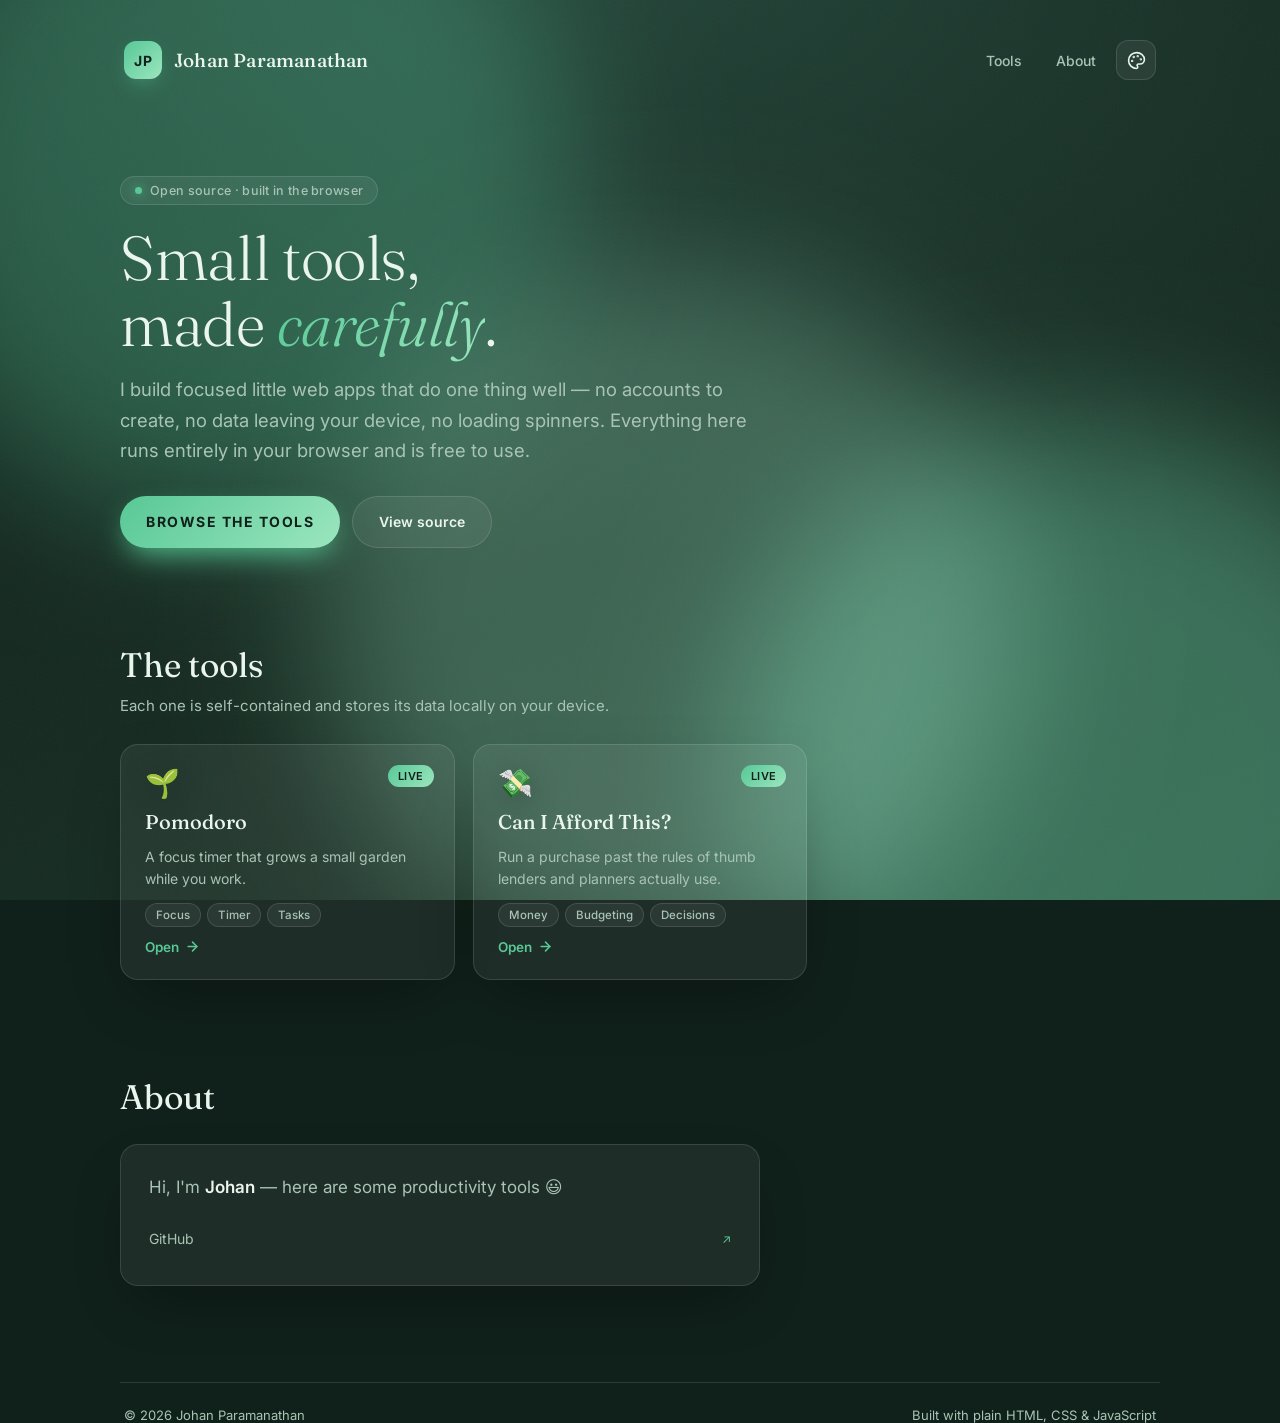
==== commit d5cf82d2: "Rename Grove to Pomodoro and add the affordability calculator Renames - The timer is now just "Pomod" ====
--- a/index.html
+++ b/index.html
@@ -78,7 +78,7 @@
           <noscript>
             <p class="tool-tagline">
               This site needs JavaScript to list the tools.
-              <a href="tools/pomodoro/">Open Grove, the focus timer →</a>
+              <a href="tools/pomodoro/">Open the Pomodoro timer →</a>
             </p>
           </noscript>
         </div>
@@ -89,28 +89,11 @@
         <div class="section-head">
           <h2>About</h2>
         </div>
-        <div class="about">
-          <!-- TODO: replace with your own bio. -->
-          <div class="about-body card">
-            <p>
-              Hi — I'm <strong>Johan</strong>. I like software that is small enough to
-              understand and fast enough to disappear. This site is where I keep the
-              tools I got tired of looking for.
-            </p>
-            <p>
-              Everything is plain HTML, CSS, and JavaScript — no framework, no build
-              step, no tracking. The whole site is a handful of files you can read in
-              an afternoon, and it deploys straight to GitHub Pages on every push.
-            </p>
-          </div>
-          <div class="about-side card">
-            <h3>Elsewhere</h3>
-            <ul class="link-list">
-              <!-- TODO: point these at your own profiles. -->
-              <li><a href="https://github.com/johanparamanathan19" target="_blank" rel="noopener noreferrer">GitHub <span>↗</span></a></li>
-              <li><a href="mailto:johan.paramanathan@gmail.com">Email <span>↗</span></a></li>
-            </ul>
-          </div>
+        <div class="about-body card">
+          <p class="about-lede">Hi, I'm <strong>Johan</strong> — here are some productivity tools 😃</p>
+          <ul class="link-list">
+            <li><a href="https://github.com/johanparamanathan19" target="_blank" rel="noopener noreferrer">GitHub <span>↗</span></a></li>
+          </ul>
         </div>
       </section>
     </main>
--- a/assets/css/tokens.css
+++ b/assets/css/tokens.css
@@ -22,6 +22,12 @@
   /* Contrast-safe ink for text sitting on an --accent fill.
      Light themes override this to white. */
   --on-accent: #10201a;
+
+  /* Status colours, independent of the chosen palette so that "this is a
+     problem" never reads as decoration. Light themes darken them below. */
+  --good: #4bd39a;
+  --ok: #f0bd5c;
+  --bad: #ff7b7b;
 }
 
 /* ---------- Themes ------------------------------------------
@@ -99,4 +105,7 @@
   --shadow-card: 0 24px 60px -22px rgba(90, 70, 140, 0.4);
   --shadow-soft: 0 8px 24px -10px rgba(90, 70, 140, 0.28);
   --on-accent: #ffffff;
+  --good: #12855c;
+  --ok: #a8730a;
+  --bad: #c93b3b;
 }
--- a/assets/css/base.css
+++ b/assets/css/base.css
@@ -102,6 +102,33 @@
 /* ---------- Shared entrance -------------------------------- */
 @keyframes rise { from { opacity: 0; transform: translateY(14px); } }
 
+/* ---------- Tool chrome ------------------------------------
+   The header every tool page carries: a link back to the hub on
+   the left, actions on the right. */
+.topbar { display: flex; align-items: center; justify-content: space-between; gap: 16px; padding: 0 4px; }
+.topbar-actions { display: flex; align-items: center; gap: 8px; }
+
+.back-link {
+  display: flex;
+  align-items: center;
+  gap: 10px;
+  min-width: 0;
+  color: inherit;
+  text-decoration: none;
+}
+.back-link svg { flex: none; color: var(--text-dim); transition: transform 0.25s var(--ease-out), color 0.25s; }
+.back-link:hover svg { color: var(--text); transform: translateX(-3px); }
+.back-link .mark { font-size: 22px; line-height: 1; filter: drop-shadow(0 2px 6px rgba(0, 0, 0, 0.25)); }
+.back-link .name {
+  font-family: var(--font-display);
+  font-size: 22px;
+  font-weight: 500;
+  letter-spacing: 0.3px;
+  white-space: nowrap;
+  overflow: hidden;
+  text-overflow: ellipsis;
+}
+
 /* ---------- Buttons ---------------------------------------- */
 .icon-btn {
   display: grid;
--- a/assets/css/home.css
+++ b/assets/css/home.css
@@ -218,14 +218,10 @@
 a.tool-card:hover .tool-open svg { transform: translateX(4px); }
 
 /* ---------- About ------------------------------------------ */
-.about { display: grid; grid-template-columns: 1.4fr 1fr; gap: 22px; align-items: start; }
-.about-body { padding: 28px; border-radius: var(--radius-md); }
-.about-body p { margin: 0 0 14px; color: var(--text-dim); font-size: 15px; line-height: 1.75; }
-.about-body p:last-child { margin-bottom: 0; }
+.about-body { padding: 28px; border-radius: var(--radius-md); max-width: 640px; }
+.about-lede { margin: 0 0 18px; color: var(--text-dim); font-size: 17px; line-height: 1.7; }
 .about-body strong { color: var(--text); font-weight: 600; }
 
-.about-side { padding: 28px; border-radius: var(--radius-md); }
-.about-side h3 { margin: 0 0 14px; font-size: 15px; letter-spacing: 0.3px; }
 .link-list { list-style: none; margin: 0; padding: 0; display: flex; flex-direction: column; gap: 2px; }
 .link-list a {
   display: flex;
@@ -258,9 +254,6 @@
 .site-footer a:hover { color: var(--text); }
 
 /* ---------- Responsive ------------------------------------- */
-@media (max-width: 780px) {
-  .about { grid-template-columns: 1fr; }
-}
 @media (max-width: 520px) {
   .site-nav .nav-link { display: none; }
   .tool-grid { grid-template-columns: 1fr; }
